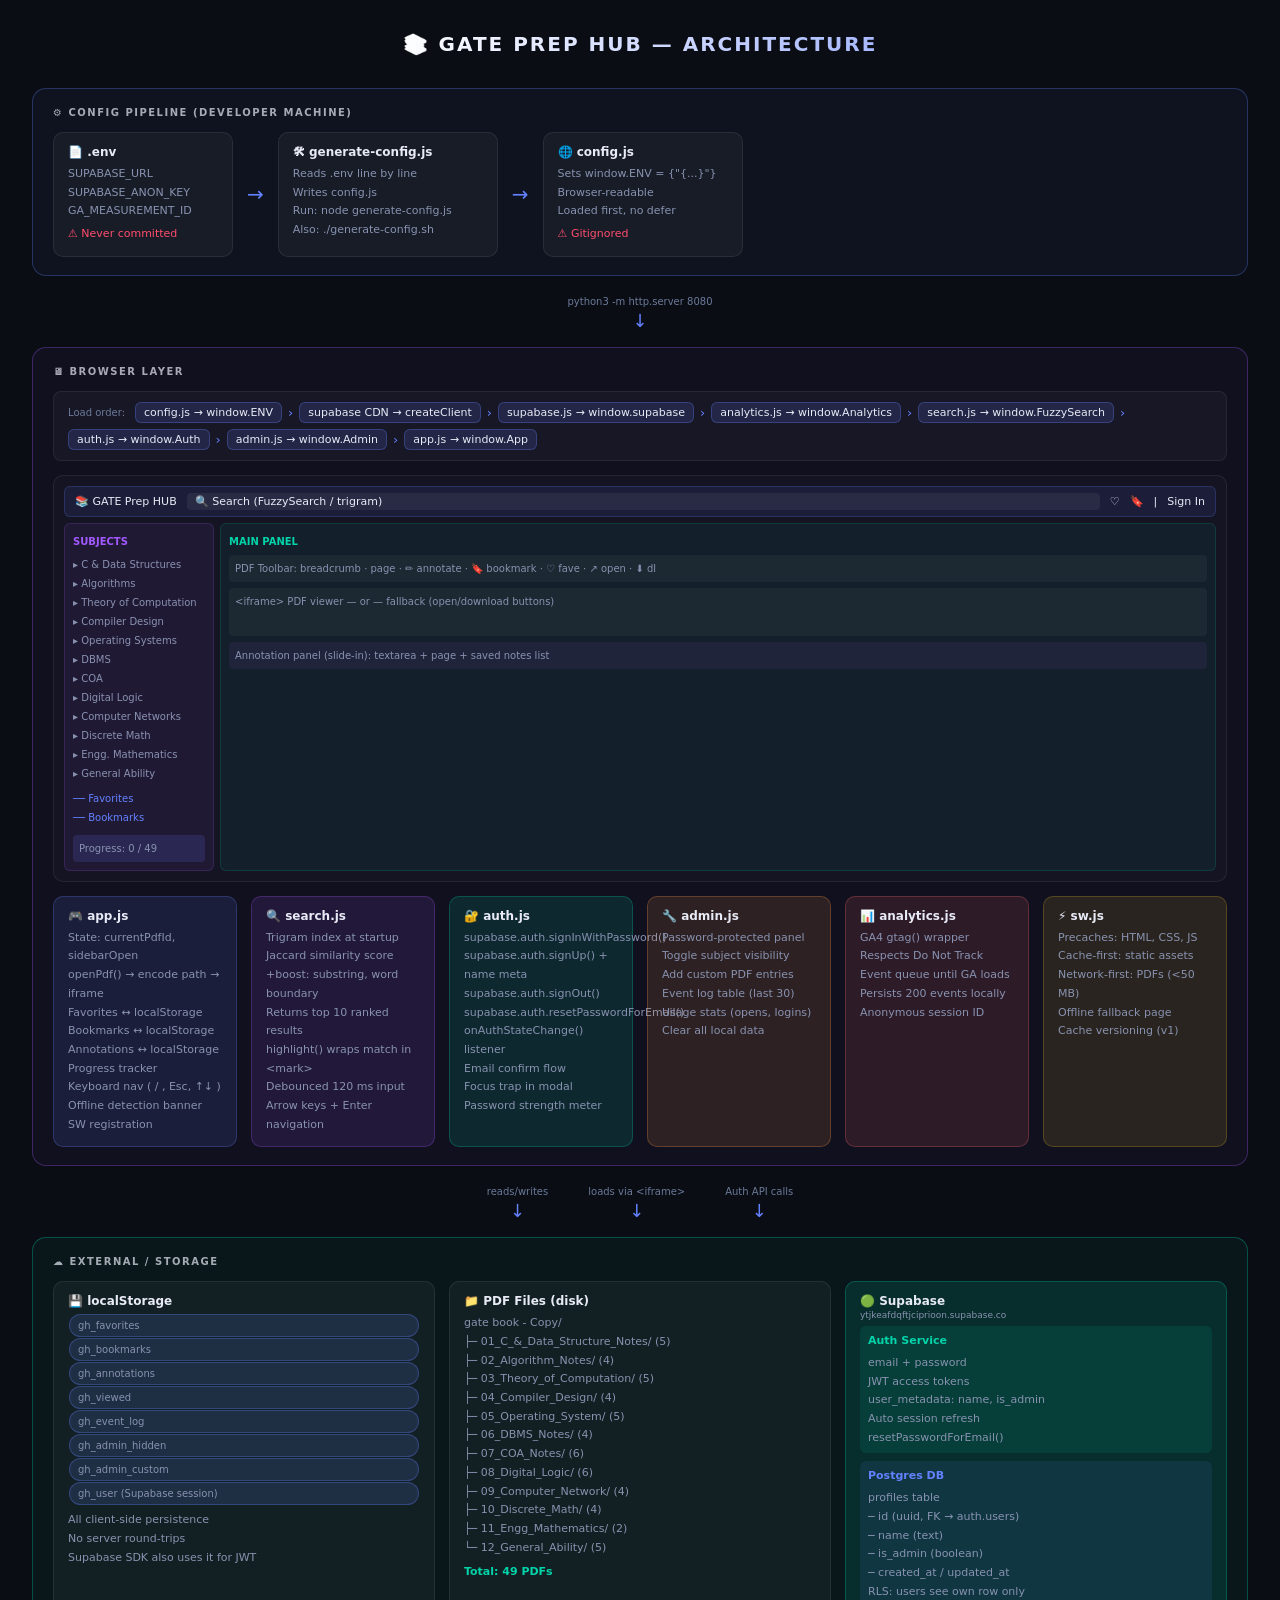
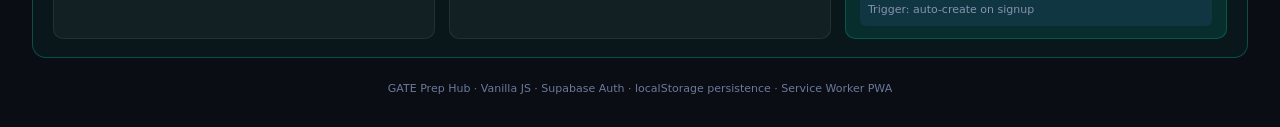
==== architecture.html @ 2d78ff1f "first commit on agte prep" ====
<!DOCTYPE html>
<html lang="en">
<head>
<meta charset="UTF-8" />
<title>GATE Prep Hub — Architecture</title>
<style>
  * { box-sizing: border-box; margin: 0; padding: 0; }
  body {
    background: #0a0d14;
    color: #e8eaf6;
    font-family: 'Segoe UI', system-ui, sans-serif;
    font-size: 13px;
    padding: 32px;
    min-height: 100vh;
  }
  h1 {
    text-align: center;
    font-size: 20px;
    font-weight: 900;
    letter-spacing: 2px;
    text-transform: uppercase;
    background: linear-gradient(120deg, #fff 30%, #6382ff);
    -webkit-background-clip: text;
    -webkit-text-fill-color: transparent;
    background-clip: text;
    margin-bottom: 32px;
  }

  /* ── Zones ── */
  .zone {
    border-radius: 14px;
    padding: 18px 20px;
    margin-bottom: 20px;
    position: relative;
  }
  .zone-label {
    font-size: 10px;
    font-weight: 700;
    letter-spacing: 1.5px;
    text-transform: uppercase;
    margin-bottom: 14px;
    opacity: .7;
  }
  .zone-config   { border: 1px solid rgba(99,130,255,.3);  background: rgba(99,130,255,.05); }
  .zone-browser  { border: 1px solid rgba(162,89,255,.3);  background: rgba(162,89,255,.05); }
  .zone-external { border: 1px solid rgba(0,212,170,.3);   background: rgba(0,212,170,.05);  }

  /* ── Rows / cols ── */
  .row { display: flex; gap: 14px; flex-wrap: wrap; margin-bottom: 14px; }
  .row:last-child { margin-bottom: 0; }

  /* ── Boxes ── */
  .box {
    border-radius: 10px;
    padding: 12px 14px;
    flex: 1;
    min-width: 130px;
  }
  .box-title {
    font-size: 12px;
    font-weight: 800;
    margin-bottom: 6px;
    display: flex;
    align-items: center;
    gap: 6px;
  }
  .box-body { font-size: 11px; line-height: 1.7; color: #8892b0; }
  .box-body span { display: block; }

  /* Colour variants */
  .blue   { background: rgba(99,130,255,.12);  border: 1px solid rgba(99,130,255,.25); }
  .purple { background: rgba(162,89,255,.12);  border: 1px solid rgba(162,89,255,.25); }
  .teal   { background: rgba(0,212,170,.12);   border: 1px solid rgba(0,212,170,.25);  }
  .orange { background: rgba(255,159,67,.12);  border: 1px solid rgba(255,159,67,.25); }
  .red    { background: rgba(255,107,107,.12); border: 1px solid rgba(255,107,107,.25);}
  .yellow { background: rgba(255,211,42,.1);   border: 1px solid rgba(255,211,42,.2);  }
  .grey   { background: rgba(255,255,255,.04); border: 1px solid rgba(255,255,255,.08);}

  /* ── Arrows between zones ── */
  .arrow-row {
    display: flex;
    align-items: center;
    justify-content: center;
    gap: 40px;
    margin: 4px 0 16px;
    flex-wrap: wrap;
  }
  .arrow-item { text-align: center; }
  .arrow-label { font-size: 10px; color: #6b7a99; margin-bottom: 3px; }
  .arrow-sym { font-size: 18px; color: #6382ff; }

  /* ── Load-order strip ── */
  .load-order {
    display: flex;
    align-items: center;
    gap: 6px;
    background: rgba(255,255,255,.03);
    border: 1px solid rgba(255,255,255,.07);
    border-radius: 8px;
    padding: 10px 14px;
    margin-bottom: 14px;
    flex-wrap: wrap;
  }
  .load-step {
    font-size: 11px;
    background: rgba(99,130,255,.15);
    border: 1px solid rgba(99,130,255,.3);
    border-radius: 6px;
    padding: 3px 8px;
    white-space: nowrap;
  }
  .load-arrow { color: #6382ff; font-size: 13px; }

  /* ── UI layout preview ── */
  .ui-preview {
    display: grid;
    grid-template-rows: auto 1fr;
    gap: 6px;
    background: rgba(255,255,255,.02);
    border: 1px solid rgba(255,255,255,.07);
    border-radius: 10px;
    padding: 10px;
    min-height: 160px;
  }
  .ui-topbar {
    background: rgba(99,130,255,.1);
    border: 1px solid rgba(99,130,255,.2);
    border-radius: 6px;
    padding: 6px 10px;
    font-size: 11px;
    display: flex; gap: 10px; align-items: center;
  }
  .ui-body { display: grid; grid-template-columns: 150px 1fr; gap: 6px; }
  .ui-sidebar {
    background: rgba(162,89,255,.08);
    border: 1px solid rgba(162,89,255,.18);
    border-radius: 6px;
    padding: 8px;
    font-size: 10px;
    color: #8892b0;
    line-height: 1.9;
  }
  .ui-main {
    background: rgba(0,212,170,.06);
    border: 1px solid rgba(0,212,170,.15);
    border-radius: 6px;
    padding: 8px;
    font-size: 10px;
    color: #8892b0;
    line-height: 1.9;
  }

  /* ── External services row ── */
  .ext-row {
    display: grid;
    grid-template-columns: repeat(3, 1fr);
    gap: 14px;
  }
  @media (max-width: 700px) {
    .ext-row { grid-template-columns: 1fr; }
    .ui-body  { grid-template-columns: 1fr; }
    .row      { flex-direction: column; }
  }

  /* ── Data flow line ── */
  .flow {
    border-top: 1px dashed rgba(99,130,255,.25);
    margin: 16px 0;
    position: relative;
    text-align: center;
  }
  .flow-label {
    display: inline-block;
    background: #0a0d14;
    padding: 0 10px;
    font-size: 10px;
    color: #6b7a99;
    transform: translateY(-50%);
  }

  .chip {
    display: inline-block;
    background: rgba(99,130,255,.15);
    border: 1px solid rgba(99,130,255,.3);
    border-radius: 20px;
    padding: 2px 8px;
    font-size: 10px;
    margin: 1px;
    white-space: nowrap;
  }
</style>
</head>
<body>

<h1>📚 GATE Prep Hub — Architecture</h1>

<!-- ── CONFIG PIPELINE ── -->
<div class="zone zone-config">
  <div class="zone-label">⚙️ Config Pipeline (Developer Machine)</div>
  <div class="row">
    <div class="box grey" style="max-width:180px">
      <div class="box-title">📄 .env</div>
      <div class="box-body">
        <span>SUPABASE_URL</span>
        <span>SUPABASE_ANON_KEY</span>
        <span>GA_MEASUREMENT_ID</span>
        <span style="margin-top:4px;color:#ff4d6d">⚠ Never committed</span>
      </div>
    </div>
    <div style="display:flex;align-items:center;font-size:20px;color:#6382ff">→</div>
    <div class="box grey" style="max-width:220px">
      <div class="box-title">🛠 generate-config.js</div>
      <div class="box-body">
        <span>Reads .env line by line</span>
        <span>Writes config.js</span>
        <span>Run: node generate-config.js</span>
        <span>Also: ./generate-config.sh</span>
      </div>
    </div>
    <div style="display:flex;align-items:center;font-size:20px;color:#6382ff">→</div>
    <div class="box grey" style="max-width:200px">
      <div class="box-title">🌐 config.js</div>
      <div class="box-body">
        <span>Sets window.ENV = {"{...}"}</span>
        <span>Browser-readable</span>
        <span>Loaded first, no defer</span>
        <span style="margin-top:4px;color:#ff4d6d">⚠ Gitignored</span>
      </div>
    </div>
  </div>
</div>

<div class="arrow-row">
  <div class="arrow-item">
    <div class="arrow-label">python3 -m http.server 8080</div>
    <div class="arrow-sym">↓</div>
  </div>
</div>

<!-- ── BROWSER ── -->
<div class="zone zone-browser">
  <div class="zone-label">🖥 Browser Layer</div>

  <!-- Script load order -->
  <div class="load-order">
    <span style="font-size:10px;color:#6b7a99;margin-right:4px">Load order:</span>
    <span class="load-step">config.js → window.ENV</span>
    <span class="load-arrow">›</span>
    <span class="load-step">supabase CDN → createClient</span>
    <span class="load-arrow">›</span>
    <span class="load-step">supabase.js → window.supabase</span>
    <span class="load-arrow">›</span>
    <span class="load-step">analytics.js → window.Analytics</span>
    <span class="load-arrow">›</span>
    <span class="load-step">search.js → window.FuzzySearch</span>
    <span class="load-arrow">›</span>
    <span class="load-step">auth.js → window.Auth</span>
    <span class="load-arrow">›</span>
    <span class="load-step">admin.js → window.Admin</span>
    <span class="load-arrow">›</span>
    <span class="load-step">app.js → window.App</span>
  </div>

  <!-- UI layout -->
  <div class="ui-preview" style="margin-bottom:14px">
    <div class="ui-topbar">
      <span>📚 GATE Prep HUB</span>
      <span style="flex:1;background:rgba(255,255,255,.06);border-radius:4px;padding:2px 8px">🔍 Search (FuzzySearch / trigram)</span>
      <span>♡</span><span>🔖</span><span>|</span><span>Sign In</span>
    </div>
    <div class="ui-body">
      <div class="ui-sidebar">
        <div style="font-weight:700;color:#a259ff;margin-bottom:4px">SUBJECTS</div>
        ▸ C &amp; Data Structures<br/>
        ▸ Algorithms<br/>
        ▸ Theory of Computation<br/>
        ▸ Compiler Design<br/>
        ▸ Operating Systems<br/>
        ▸ DBMS<br/>
        ▸ COA<br/>
        ▸ Digital Logic<br/>
        ▸ Computer Networks<br/>
        ▸ Discrete Math<br/>
        ▸ Engg. Mathematics<br/>
        ▸ General Ability<br/>
        <div style="margin-top:6px;color:#6382ff">── Favorites<br/>── Bookmarks</div>
        <div style="margin-top:8px;background:rgba(99,130,255,.15);border-radius:4px;padding:4px 6px">
          Progress: 0 / 49
        </div>
      </div>
      <div class="ui-main">
        <div style="font-weight:700;color:#00d4aa;margin-bottom:4px">MAIN PANEL</div>
        <div style="background:rgba(255,255,255,.04);border-radius:4px;padding:4px 6px;margin-bottom:6px">
          PDF Toolbar: breadcrumb · page · ✏ annotate · 🔖 bookmark · ♡ fave · ↗ open · ⬇ dl
        </div>
        <div style="background:rgba(255,255,255,.04);border-radius:4px;padding:4px 6px;margin-bottom:6px;min-height:48px">
          &lt;iframe&gt; PDF viewer — or — fallback (open/download buttons)
        </div>
        <div style="background:rgba(162,89,255,.08);border-radius:4px;padding:4px 6px">
          Annotation panel (slide-in): textarea + page + saved notes list
        </div>
      </div>
    </div>
  </div>

  <!-- JS Modules -->
  <div class="row">
    <div class="box blue">
      <div class="box-title">🎮 app.js</div>
      <div class="box-body">
        <span>State: currentPdfId, sidebarOpen</span>
        <span>openPdf() → encode path → iframe</span>
        <span>Favorites ↔ localStorage</span>
        <span>Bookmarks ↔ localStorage</span>
        <span>Annotations ↔ localStorage</span>
        <span>Progress tracker</span>
        <span>Keyboard nav ( / , Esc, ↑↓ )</span>
        <span>Offline detection banner</span>
        <span>SW registration</span>
      </div>
    </div>
    <div class="box purple">
      <div class="box-title">🔍 search.js</div>
      <div class="box-body">
        <span>Trigram index at startup</span>
        <span>Jaccard similarity score</span>
        <span>+boost: substring, word boundary</span>
        <span>Returns top 10 ranked results</span>
        <span>highlight() wraps match in &lt;mark&gt;</span>
        <span>Debounced 120 ms input</span>
        <span>Arrow keys + Enter navigation</span>
      </div>
    </div>
    <div class="box teal">
      <div class="box-title">🔐 auth.js</div>
      <div class="box-body">
        <span>supabase.auth.signInWithPassword()</span>
        <span>supabase.auth.signUp() + name meta</span>
        <span>supabase.auth.signOut()</span>
        <span>supabase.auth.resetPasswordForEmail()</span>
        <span>onAuthStateChange() listener</span>
        <span>Email confirm flow</span>
        <span>Focus trap in modal</span>
        <span>Password strength meter</span>
      </div>
    </div>
    <div class="box orange">
      <div class="box-title">🔧 admin.js</div>
      <div class="box-body">
        <span>Password-protected panel</span>
        <span>Toggle subject visibility</span>
        <span>Add custom PDF entries</span>
        <span>Event log table (last 30)</span>
        <span>Usage stats (opens, logins)</span>
        <span>Clear all local data</span>
      </div>
    </div>
    <div class="box red">
      <div class="box-title">📊 analytics.js</div>
      <div class="box-body">
        <span>GA4 gtag() wrapper</span>
        <span>Respects Do Not Track</span>
        <span>Event queue until GA loads</span>
        <span>Persists 200 events locally</span>
        <span>Anonymous session ID</span>
      </div>
    </div>
    <div class="box yellow">
      <div class="box-title">⚡ sw.js</div>
      <div class="box-body">
        <span>Precaches: HTML, CSS, JS</span>
        <span>Cache-first: static assets</span>
        <span>Network-first: PDFs (&lt;50 MB)</span>
        <span>Offline fallback page</span>
        <span>Cache versioning (v1)</span>
      </div>
    </div>
  </div>
</div>

<div class="arrow-row">
  <div class="arrow-item"><div class="arrow-label">reads/writes</div><div class="arrow-sym">↓</div></div>
  <div class="arrow-item"><div class="arrow-label">loads via &lt;iframe&gt;</div><div class="arrow-sym">↓</div></div>
  <div class="arrow-item"><div class="arrow-label">Auth API calls</div><div class="arrow-sym">↓</div></div>
</div>

<!-- ── EXTERNAL SERVICES ── -->
<div class="zone zone-external">
  <div class="zone-label">☁️ External / Storage</div>
  <div class="ext-row">

    <div class="box grey">
      <div class="box-title">💾 localStorage</div>
      <div class="box-body">
        <div style="margin-bottom:6px">
          <span class="chip">gh_favorites</span>
          <span class="chip">gh_bookmarks</span>
          <span class="chip">gh_annotations</span>
          <span class="chip">gh_viewed</span>
          <span class="chip">gh_event_log</span>
          <span class="chip">gh_admin_hidden</span>
          <span class="chip">gh_admin_custom</span>
          <span class="chip">gh_user (Supabase session)</span>
        </div>
        <span>All client-side persistence</span>
        <span>No server round-trips</span>
        <span>Supabase SDK also uses it for JWT</span>
      </div>
    </div>

    <div class="box grey">
      <div class="box-title">📁 PDF Files (disk)</div>
      <div class="box-body">
        <span>gate book - Copy/</span>
        <span>├─ 01_C_&amp;_Data_Structure_Notes/ (5)</span>
        <span>├─ 02_Algorithm_Notes/ (4)</span>
        <span>├─ 03_Theory_of_Computation/ (5)</span>
        <span>├─ 04_Compiler_Design/ (4)</span>
        <span>├─ 05_Operating_System/ (5)</span>
        <span>├─ 06_DBMS_Notes/ (4)</span>
        <span>├─ 07_COA_Notes/ (6)</span>
        <span>├─ 08_Digital_Logic/ (6)</span>
        <span>├─ 09_Computer_Network/ (4)</span>
        <span>├─ 10_Discrete_Math/ (4)</span>
        <span>├─ 11_Engg_Mathematics/ (2)</span>
        <span>└─ 12_General_Ability/ (5)</span>
        <span style="margin-top:6px;color:#00d4aa;font-weight:700">Total: 49 PDFs</span>
      </div>
    </div>

    <div class="box teal">
      <div class="box-title" style="flex-direction:column;align-items:flex-start;gap:2px">
        <span>🟢 Supabase</span>
        <span style="font-size:9px;color:#8892b0;font-weight:400">ytjkeafdqftjciprioon.supabase.co</span>
      </div>
      <div class="box-body">
        <div style="background:rgba(0,212,170,.1);border-radius:6px;padding:6px 8px;margin-bottom:8px">
          <div style="font-weight:700;color:#00d4aa;margin-bottom:3px">Auth Service</div>
          <span>email + password</span>
          <span>JWT access tokens</span>
          <span>user_metadata: name, is_admin</span>
          <span>Auto session refresh</span>
          <span>resetPasswordForEmail()</span>
        </div>
        <div style="background:rgba(99,130,255,.1);border-radius:6px;padding:6px 8px">
          <div style="font-weight:700;color:#6382ff;margin-bottom:3px">Postgres DB</div>
          <span>profiles table</span>
          <span>  ─ id (uuid, FK → auth.users)</span>
          <span>  ─ name (text)</span>
          <span>  ─ is_admin (boolean)</span>
          <span>  ─ created_at / updated_at</span>
          <span>RLS: users see own row only</span>
          <span>Trigger: auto-create on signup</span>
        </div>
      </div>
    </div>

  </div>
</div>

<div style="margin-top:24px;text-align:center;font-size:11px;color:#6b7a99">
  GATE Prep Hub · Vanilla JS · Supabase Auth · localStorage persistence · Service Worker PWA
</div>

</body>
</html>
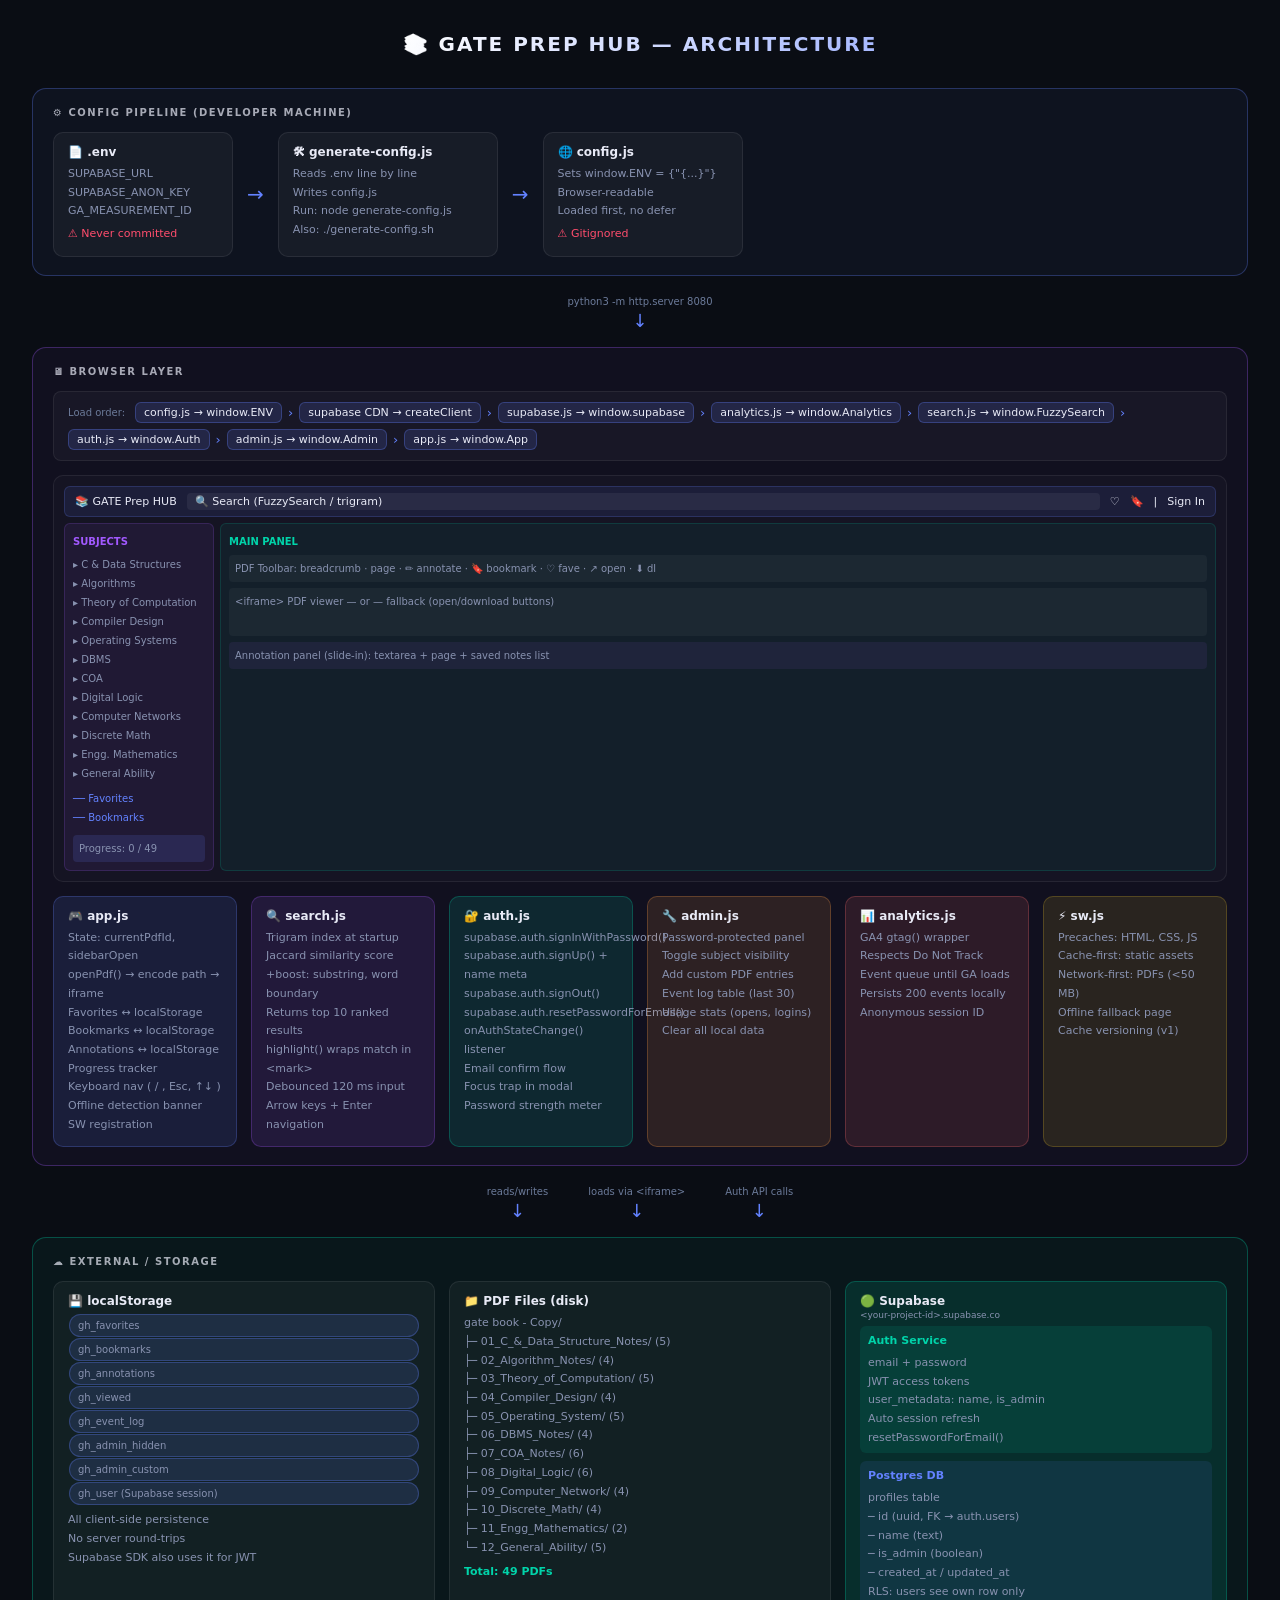
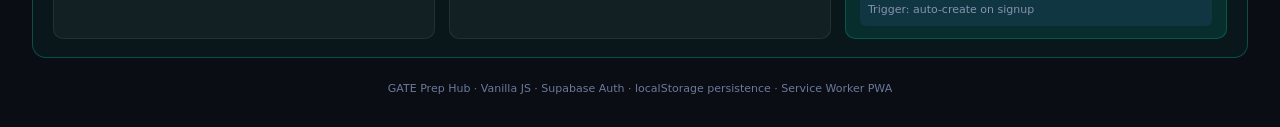
==== commit f62ec8c6: "first commit on gate prep" ====
--- a/architecture.html
+++ b/architecture.html
@@ -431,7 +431,7 @@
     <div class="box teal">
       <div class="box-title" style="flex-direction:column;align-items:flex-start;gap:2px">
         <span>🟢 Supabase</span>
-        <span style="font-size:9px;color:#8892b0;font-weight:400">ytjkeafdqftjciprioon.supabase.co</span>
+        <span style="font-size:9px;color:#8892b0;font-weight:400">&lt;your-project-id&gt;.supabase.co</span>
       </div>
       <div class="box-body">
         <div style="background:rgba(0,212,170,.1);border-radius:6px;padding:6px 8px;margin-bottom:8px">
